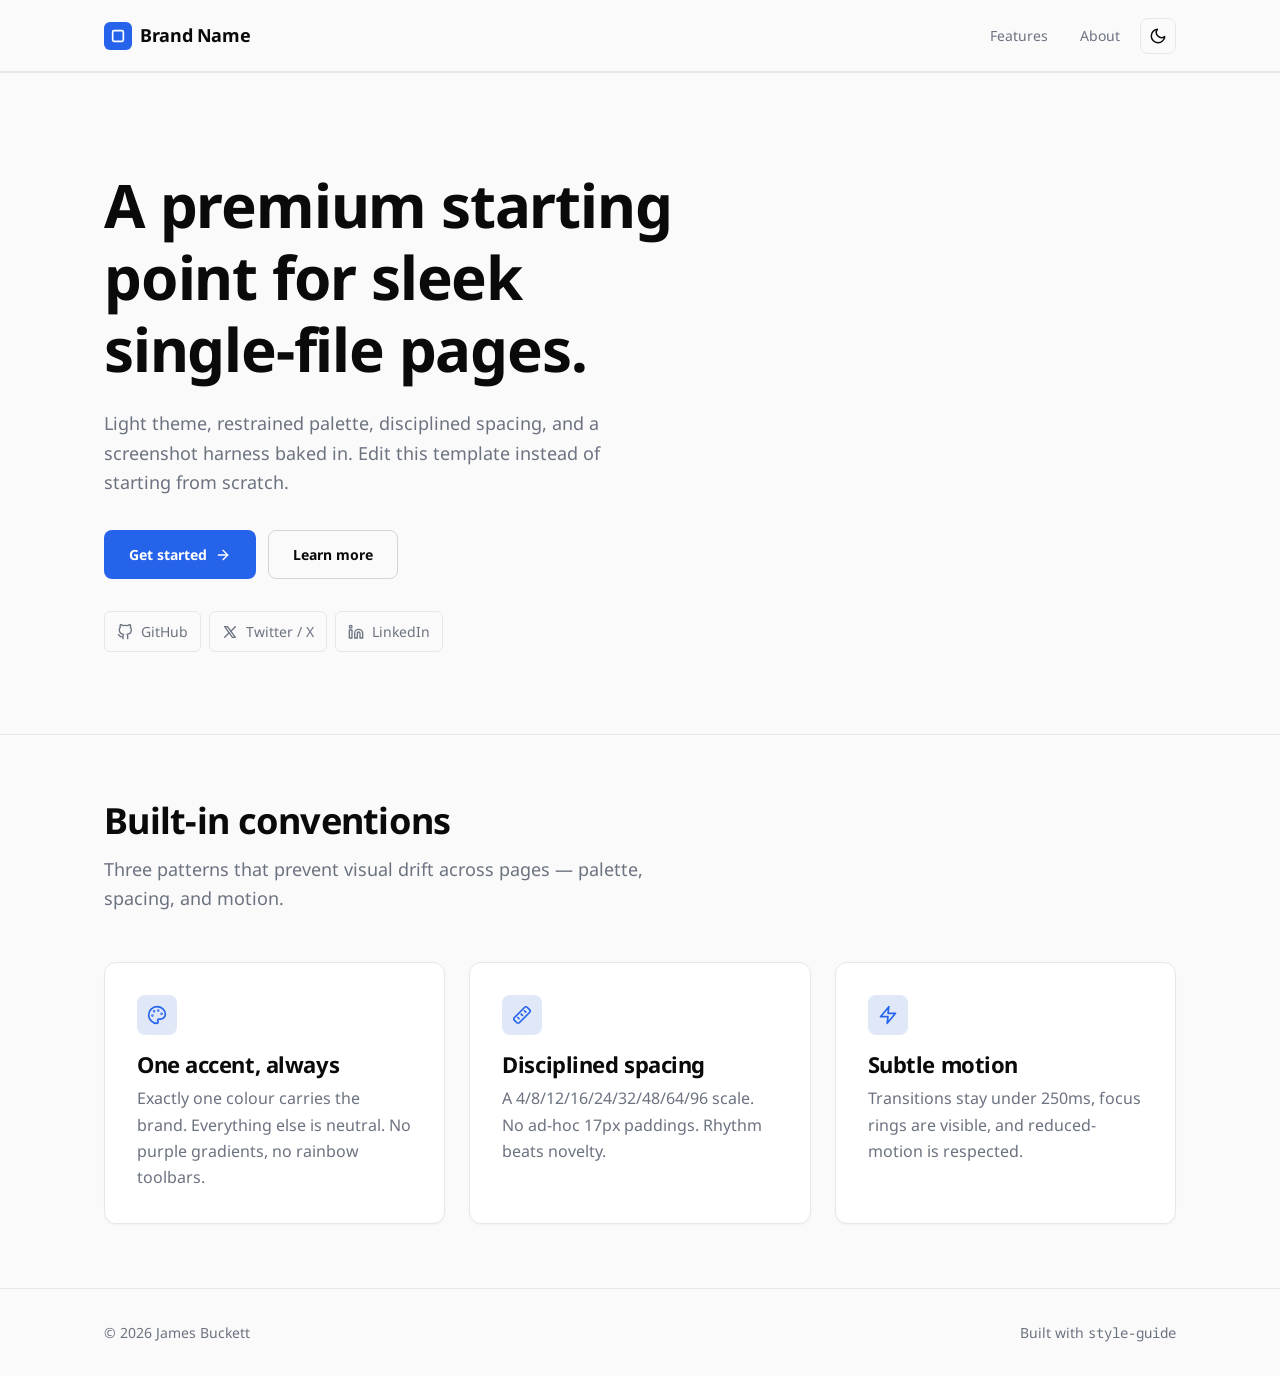
==== assets/index.html @ c9b425a3 "repo: flatten skill to root, rewrite README with detailed install Restructure the repo so `git clone" ====
<!DOCTYPE html>
<html lang="en" data-theme="light">
<head>
  <meta charset="utf-8">
  <meta name="viewport" content="width=device-width, initial-scale=1">
  <title>Page Title — Replace Me</title>
  <meta name="description" content="One-line description of this page. Replace before shipping.">

  <link rel="preconnect" href="https://fonts.googleapis.com">
  <link rel="preconnect" href="https://fonts.gstatic.com" crossorigin>
  <link href="https://fonts.googleapis.com/css2?family=Noto+Sans:wght@400;700&family=Noto+Sans+Mono&display=swap" rel="stylesheet">

  <style>
    /* ------------------------------------------------------------------
       Design tokens — palette, spacing, type. Edit values here, not in
       component CSS. Swap --accent to one of the curated alternatives;
       do not introduce a second accent.
       ------------------------------------------------------------------ */
    :root {
      /* Light palette (default) */
      --bg: #FAFAFA;
      --surface: #FFFFFF;
      --text: #0A0A0A;
      --text-muted: #6B7280;
      --border: #E5E7EB;
      --border-strong: #D1D5DB;

      /* Pick exactly ONE accent. Alternatives commented for reference. */
      --accent: #2563EB;        /* restrained blue (default) */
      /* --accent: #059669; */  /* emerald */
      /* --accent: #EA580C; */  /* warm orange */
      --accent-hover: color-mix(in srgb, var(--accent) 88%, black);
      --accent-soft: color-mix(in srgb, var(--accent) 12%, var(--bg));

      /* Spacing scale: 4 / 8 / 12 / 16 / 24 / 32 / 48 / 64 / 96 */
      --space-1: 4px;
      --space-2: 8px;
      --space-3: 12px;
      --space-4: 16px;
      --space-5: 24px;
      --space-6: 32px;
      --space-7: 48px;
      --space-8: 64px;
      --space-9: 96px;

      /* Type */
      --font-sans: "Noto Sans", -apple-system, BlinkMacSystemFont, "Inter", "Geist", "Segoe UI", Roboto, sans-serif;
      --font-mono: "Noto Sans Mono", ui-monospace, SFMono-Regular, Menlo, Consolas, monospace;
      --fs-body: 18px;
      --fs-mono: 14px;
      --fs-small: 14px;
      --fs-h1: clamp(2.25rem, 1.5rem + 3vw, 3.75rem);
      --fs-h2: clamp(1.5rem, 1.1rem + 1.5vw, 2.25rem);
      --fs-h3: clamp(1.125rem, 1rem + 0.5vw, 1.375rem);
      --leading-body: 1.65;
      --leading-tight: 1.2;
      --tracking-tight: -0.02em;

      /* Layout */
      --radius: 8px;
      --radius-lg: 12px;
      --shadow-sm: 0 1px 2px rgba(10, 10, 10, 0.04);
      --shadow: 0 1px 3px rgba(10, 10, 10, 0.06), 0 1px 2px rgba(10, 10, 10, 0.04);
      --max-width: 1120px;
      --transition: 180ms ease;
    }

    [data-theme="dark"] {
      --bg: #0B0B0C;
      --surface: #161618;
      --text: #F5F5F5;
      --text-muted: #9CA3AF;
      --border: #27272A;
      --border-strong: #3F3F46;
      --accent-soft: color-mix(in srgb, var(--accent) 18%, var(--bg));
      --shadow-sm: 0 1px 2px rgba(0, 0, 0, 0.35);
      --shadow: 0 1px 3px rgba(0, 0, 0, 0.5), 0 1px 2px rgba(0, 0, 0, 0.3);
    }

    /* ------------------------------------------------------------------
       Reset and base
       ------------------------------------------------------------------ */
    *, *::before, *::after { box-sizing: border-box; }
    html { -webkit-text-size-adjust: 100%; }
    body {
      margin: 0;
      background: var(--bg);
      color: var(--text);
      font-family: var(--font-sans);
      font-size: var(--fs-body);
      line-height: var(--leading-body);
      -webkit-font-smoothing: antialiased;
      transition: background-color var(--transition), color var(--transition);
    }
    h1, h2, h3, h4 {
      font-weight: 700;
      letter-spacing: var(--tracking-tight);
      line-height: var(--leading-tight);
      margin: 0;
    }
    h1 { font-size: var(--fs-h1); }
    h2 { font-size: var(--fs-h2); }
    h3 { font-size: var(--fs-h3); }
    p { margin: 0; }
    code, pre, kbd { font-family: var(--font-mono); font-size: var(--fs-mono); }
    a {
      color: var(--accent);
      text-decoration: none;
      transition: color var(--transition);
    }
    a:hover { color: var(--accent-hover); }
    :focus-visible {
      outline: 2px solid var(--accent);
      outline-offset: 2px;
      border-radius: 4px;
    }

    /* ------------------------------------------------------------------
       Layout primitives
       ------------------------------------------------------------------ */
    .container {
      width: 100%;
      max-width: var(--max-width);
      margin-inline: auto;
      padding-inline: var(--space-5);
    }
    .stack > * + * { margin-top: var(--space-5); }
    .stack-lg > * + * { margin-top: var(--space-7); }

    /* ------------------------------------------------------------------
       Header / nav
       ------------------------------------------------------------------ */
    .site-header {
      position: sticky;
      top: 0;
      z-index: 10;
      background: color-mix(in srgb, var(--bg) 90%, transparent);
      backdrop-filter: saturate(180%) blur(8px);
      border-bottom: 1px solid var(--border);
    }
    .site-header .container {
      display: flex;
      align-items: center;
      justify-content: space-between;
      gap: var(--space-4);
      padding-block: var(--space-4);
    }
    .brand {
      display: inline-flex;
      align-items: center;
      gap: var(--space-2);
      font-weight: 700;
      letter-spacing: var(--tracking-tight);
      color: var(--text);
    }
    .brand-mark {
      display: inline-grid;
      place-items: center;
      width: 28px;
      height: 28px;
      border-radius: 6px;
      background: var(--accent);
      color: #fff;
    }
    .nav {
      display: flex;
      align-items: center;
      gap: var(--space-2);
    }
    .nav a {
      color: var(--text-muted);
      font-size: var(--fs-small);
      padding: var(--space-2) var(--space-3);
      border-radius: 6px;
      transition: color var(--transition), background-color var(--transition);
    }
    .nav a:hover { color: var(--text); background: var(--surface); }
    .icon-button {
      display: inline-grid;
      place-items: center;
      width: 36px;
      height: 36px;
      background: transparent;
      border: 1px solid var(--border);
      border-radius: 8px;
      color: var(--text);
      cursor: pointer;
      transition: background-color var(--transition), border-color var(--transition);
    }
    .icon-button:hover { background: var(--surface); border-color: var(--border-strong); }
    .icon-button svg { width: 18px; height: 18px; }
    [data-theme="light"] #icon-moon { display: block; }
    [data-theme="light"] #icon-sun { display: none; }
    [data-theme="dark"]  #icon-moon { display: none; }
    [data-theme="dark"]  #icon-sun  { display: block; }

    /* ------------------------------------------------------------------
       Hero
       ------------------------------------------------------------------ */
    .hero {
      padding-block: var(--space-9) var(--space-8);
    }
    .hero h1 {
      max-width: 18ch;
    }
    .hero .lede {
      max-width: 56ch;
      color: var(--text-muted);
      font-size: 1.125rem;
      margin-top: var(--space-5);
    }
    .hero-actions {
      display: flex;
      flex-wrap: wrap;
      gap: var(--space-3);
      margin-top: var(--space-6);
    }
    .button {
      display: inline-flex;
      align-items: center;
      gap: var(--space-2);
      padding: var(--space-3) var(--space-5);
      font-size: var(--fs-small);
      font-weight: 700;
      border-radius: 8px;
      border: 1px solid transparent;
      cursor: pointer;
      transition: background-color var(--transition), border-color var(--transition), color var(--transition), transform var(--transition);
    }
    .button-primary {
      background: var(--accent);
      color: #fff;
    }
    .button-primary:hover { background: var(--accent-hover); color: #fff; }
    .button-secondary {
      background: transparent;
      color: var(--text);
      border-color: var(--border-strong);
    }
    .button-secondary:hover { background: var(--surface); }
    .button svg { width: 16px; height: 16px; }

    /* Personal branding row */
    .branding {
      display: flex;
      gap: var(--space-2);
      margin-top: var(--space-6);
      list-style: none;
      padding: 0;
    }
    .branding a {
      display: inline-flex;
      align-items: center;
      gap: var(--space-2);
      padding: var(--space-2) var(--space-3);
      border: 1px solid var(--border);
      border-radius: 6px;
      color: var(--text-muted);
      font-size: var(--fs-small);
      transition: color var(--transition), border-color var(--transition);
    }
    .branding a:hover { color: var(--text); border-color: var(--border-strong); }
    .branding svg { width: 16px; height: 16px; }

    /* ------------------------------------------------------------------
       Section + cards
       ------------------------------------------------------------------ */
    section { padding-block: var(--space-8); border-top: 1px solid var(--border); }
    .section-head { max-width: 56ch; margin-bottom: var(--space-7); }
    .section-head h2 { margin-bottom: var(--space-3); }
    .section-head p { color: var(--text-muted); }

    .grid {
      display: grid;
      gap: var(--space-5);
      grid-template-columns: 1fr;
    }
    @media (min-width: 640px) {
      .grid-2 { grid-template-columns: repeat(2, 1fr); }
    }
    @media (min-width: 960px) {
      .grid-3 { grid-template-columns: repeat(3, 1fr); }
    }

    .card {
      background: var(--surface);
      border: 1px solid var(--border);
      border-radius: var(--radius-lg);
      padding: var(--space-6);
      box-shadow: var(--shadow-sm);
      transition: border-color var(--transition), box-shadow var(--transition);
    }
    .card:hover { border-color: var(--border-strong); box-shadow: var(--shadow); }
    .card-icon {
      display: inline-grid;
      place-items: center;
      width: 40px;
      height: 40px;
      border-radius: 8px;
      background: var(--accent-soft);
      color: var(--accent);
      margin-bottom: var(--space-4);
    }
    .card-icon svg { width: 20px; height: 20px; }
    .card h3 { margin-bottom: var(--space-2); }
    .card p { color: var(--text-muted); font-size: 1rem; }

    /* ------------------------------------------------------------------
       Footer
       ------------------------------------------------------------------ */
    .site-footer {
      border-top: 1px solid var(--border);
      padding-block: var(--space-6);
      color: var(--text-muted);
      font-size: var(--fs-small);
    }
    .site-footer .container {
      display: flex;
      align-items: center;
      justify-content: space-between;
      flex-wrap: wrap;
      gap: var(--space-3);
    }

    @media (prefers-reduced-motion: reduce) {
      *, *::before, *::after {
        transition: none !important;
        animation: none !important;
      }
    }
  </style>
</head>
<body>
  <header class="site-header">
    <div class="container">
      <a class="brand" href="#">
        <span class="brand-mark" aria-hidden="true">
          <!-- Lucide: square -->
          <svg xmlns="http://www.w3.org/2000/svg" width="16" height="16" viewBox="0 0 24 24" fill="none" stroke="currentColor" stroke-width="2.5" stroke-linecap="round" stroke-linejoin="round"><rect x="4" y="4" width="16" height="16" rx="2"/></svg>
        </span>
        <span>Brand Name</span>
      </a>
      <nav class="nav" aria-label="Primary">
        <a href="#features">Features</a>
        <a href="#about">About</a>
        <button id="theme-toggle" class="icon-button" type="button" aria-label="Toggle theme">
          <!-- Lucide: moon -->
          <svg id="icon-moon" xmlns="http://www.w3.org/2000/svg" viewBox="0 0 24 24" fill="none" stroke="currentColor" stroke-width="2" stroke-linecap="round" stroke-linejoin="round" aria-hidden="true"><path d="M21 12.79A9 9 0 1 1 11.21 3 7 7 0 0 0 21 12.79z"/></svg>
          <!-- Lucide: sun -->
          <svg id="icon-sun"  xmlns="http://www.w3.org/2000/svg" viewBox="0 0 24 24" fill="none" stroke="currentColor" stroke-width="2" stroke-linecap="round" stroke-linejoin="round" aria-hidden="true"><circle cx="12" cy="12" r="4"/><path d="M12 2v2M12 20v2M4.93 4.93l1.41 1.41M17.66 17.66l1.41 1.41M2 12h2M20 12h2M4.93 19.07l1.41-1.41M17.66 6.34l1.41-1.41"/></svg>
        </button>
      </nav>
    </div>
  </header>

  <main>
    <section class="hero" aria-labelledby="hero-title">
      <div class="container">
        <h1 id="hero-title">A premium starting point for sleek single-file pages.</h1>
        <p class="lede">Light theme, restrained palette, disciplined spacing, and a screenshot harness baked in. Edit this template instead of starting from scratch.</p>
        <div class="hero-actions">
          <a class="button button-primary" href="#features">
            Get started
            <!-- Lucide: arrow-right -->
            <svg xmlns="http://www.w3.org/2000/svg" viewBox="0 0 24 24" fill="none" stroke="currentColor" stroke-width="2" stroke-linecap="round" stroke-linejoin="round" aria-hidden="true"><line x1="5" y1="12" x2="19" y2="12"/><polyline points="12 5 19 12 12 19"/></svg>
          </a>
          <a class="button button-secondary" href="#about">Learn more</a>
        </div>
        <ul class="branding" aria-label="Personal links">
          <li><a href="https://github.com/jamesbuckett" rel="noopener noreferrer" target="_blank">
            <!-- Lucide: github -->
            <svg xmlns="http://www.w3.org/2000/svg" viewBox="0 0 24 24" fill="none" stroke="currentColor" stroke-width="2" stroke-linecap="round" stroke-linejoin="round" aria-hidden="true"><path d="M9 19c-5 1.5-5-2.5-7-3m14 6v-3.87a3.37 3.37 0 0 0-.94-2.61c3.14-.35 6.44-1.54 6.44-7A5.44 5.44 0 0 0 20 4.77 5.07 5.07 0 0 0 19.91 1S18.73.65 16 2.48a13.38 13.38 0 0 0-7 0C6.27.65 5.09 1 5.09 1A5.07 5.07 0 0 0 5 4.77a5.44 5.44 0 0 0-1.5 3.78c0 5.42 3.3 6.61 6.44 7A3.37 3.37 0 0 0 9 18.13V22"/></svg>
            GitHub
          </a></li>
          <li><a href="https://twitter.com/jamesbuckett" rel="noopener noreferrer" target="_blank">
            <!-- Lucide: twitter (x glyph) -->
            <svg xmlns="http://www.w3.org/2000/svg" viewBox="0 0 24 24" fill="none" stroke="currentColor" stroke-width="2" stroke-linecap="round" stroke-linejoin="round" aria-hidden="true"><path d="M4 4l11.733 16h4.267l-11.733 -16z"/><path d="M4 20l6.768 -6.768m2.46 -2.46l6.772 -6.772"/></svg>
            Twitter / X
          </a></li>
          <li><a href="https://www.linkedin.com/in/jamesbuckett" rel="noopener noreferrer" target="_blank">
            <!-- Lucide: linkedin -->
            <svg xmlns="http://www.w3.org/2000/svg" viewBox="0 0 24 24" fill="none" stroke="currentColor" stroke-width="2" stroke-linecap="round" stroke-linejoin="round" aria-hidden="true"><path d="M16 8a6 6 0 0 1 6 6v7h-4v-7a2 2 0 0 0-4 0v7h-4v-7a6 6 0 0 1 6-6z"/><rect x="2" y="9" width="4" height="12"/><circle cx="4" cy="4" r="2"/></svg>
            LinkedIn
          </a></li>
        </ul>
      </div>
    </section>

    <section id="features" aria-labelledby="features-title">
      <div class="container">
        <div class="section-head">
          <h2 id="features-title">Built-in conventions</h2>
          <p>Three patterns that prevent visual drift across pages — palette, spacing, and motion.</p>
        </div>
        <div class="grid grid-3">
          <article class="card">
            <span class="card-icon" aria-hidden="true">
              <!-- Lucide: palette -->
              <svg xmlns="http://www.w3.org/2000/svg" viewBox="0 0 24 24" fill="none" stroke="currentColor" stroke-width="2" stroke-linecap="round" stroke-linejoin="round"><circle cx="13.5" cy="6.5" r=".5"/><circle cx="17.5" cy="10.5" r=".5"/><circle cx="8.5" cy="7.5" r=".5"/><circle cx="6.5" cy="12.5" r=".5"/><path d="M12 2C6.5 2 2 6.5 2 12s4.5 10 10 10c.83 0 1.5-.67 1.5-1.5 0-.39-.15-.74-.39-1.01-.23-.26-.38-.61-.38-.99 0-.83.67-1.5 1.5-1.5H16c3.31 0 6-2.69 6-6 0-4.96-4.49-9-10-9z"/></svg>
            </span>
            <h3>One accent, always</h3>
            <p>Exactly one colour carries the brand. Everything else is neutral. No purple gradients, no rainbow toolbars.</p>
          </article>
          <article class="card">
            <span class="card-icon" aria-hidden="true">
              <!-- Lucide: ruler -->
              <svg xmlns="http://www.w3.org/2000/svg" viewBox="0 0 24 24" fill="none" stroke="currentColor" stroke-width="2" stroke-linecap="round" stroke-linejoin="round"><path d="M21.3 8.7L8.7 21.3a2 2 0 0 1-2.83 0L2.7 18.13a2 2 0 0 1 0-2.83L15.3 2.7a2 2 0 0 1 2.83 0l3.17 3.17a2 2 0 0 1 0 2.83z"/><path d="M7 15l1.5 1.5M11 11l1.5 1.5M15 7l1.5 1.5"/></svg>
            </span>
            <h3>Disciplined spacing</h3>
            <p>A 4/8/12/16/24/32/48/64/96 scale. No ad-hoc 17px paddings. Rhythm beats novelty.</p>
          </article>
          <article class="card">
            <span class="card-icon" aria-hidden="true">
              <!-- Lucide: zap -->
              <svg xmlns="http://www.w3.org/2000/svg" viewBox="0 0 24 24" fill="none" stroke="currentColor" stroke-width="2" stroke-linecap="round" stroke-linejoin="round"><polygon points="13 2 3 14 12 14 11 22 21 10 12 10 13 2"/></svg>
            </span>
            <h3>Subtle motion</h3>
            <p>Transitions stay under 250ms, focus rings are visible, and reduced-motion is respected.</p>
          </article>
        </div>
      </div>
    </section>
  </main>

  <footer class="site-footer">
    <div class="container">
      <span>&copy; <span id="year"></span> James Buckett</span>
      <span>Built with <code>style-guide</code></span>
    </div>
  </footer>

  <script>
    (function () {
      const root = document.documentElement;
      const stored = localStorage.getItem('theme');
      const prefersDark = window.matchMedia('(prefers-color-scheme: dark)').matches;
      const initial = stored ?? (prefersDark ? 'dark' : 'light');
      root.setAttribute('data-theme', initial);

      const btn = document.getElementById('theme-toggle');
      btn?.addEventListener('click', () => {
        const next = root.getAttribute('data-theme') === 'dark' ? 'light' : 'dark';
        root.setAttribute('data-theme', next);
        localStorage.setItem('theme', next);
      });

      const yr = document.getElementById('year');
      if (yr) yr.textContent = new Date().getFullYear();
    })();
  </script>
</body>
</html>
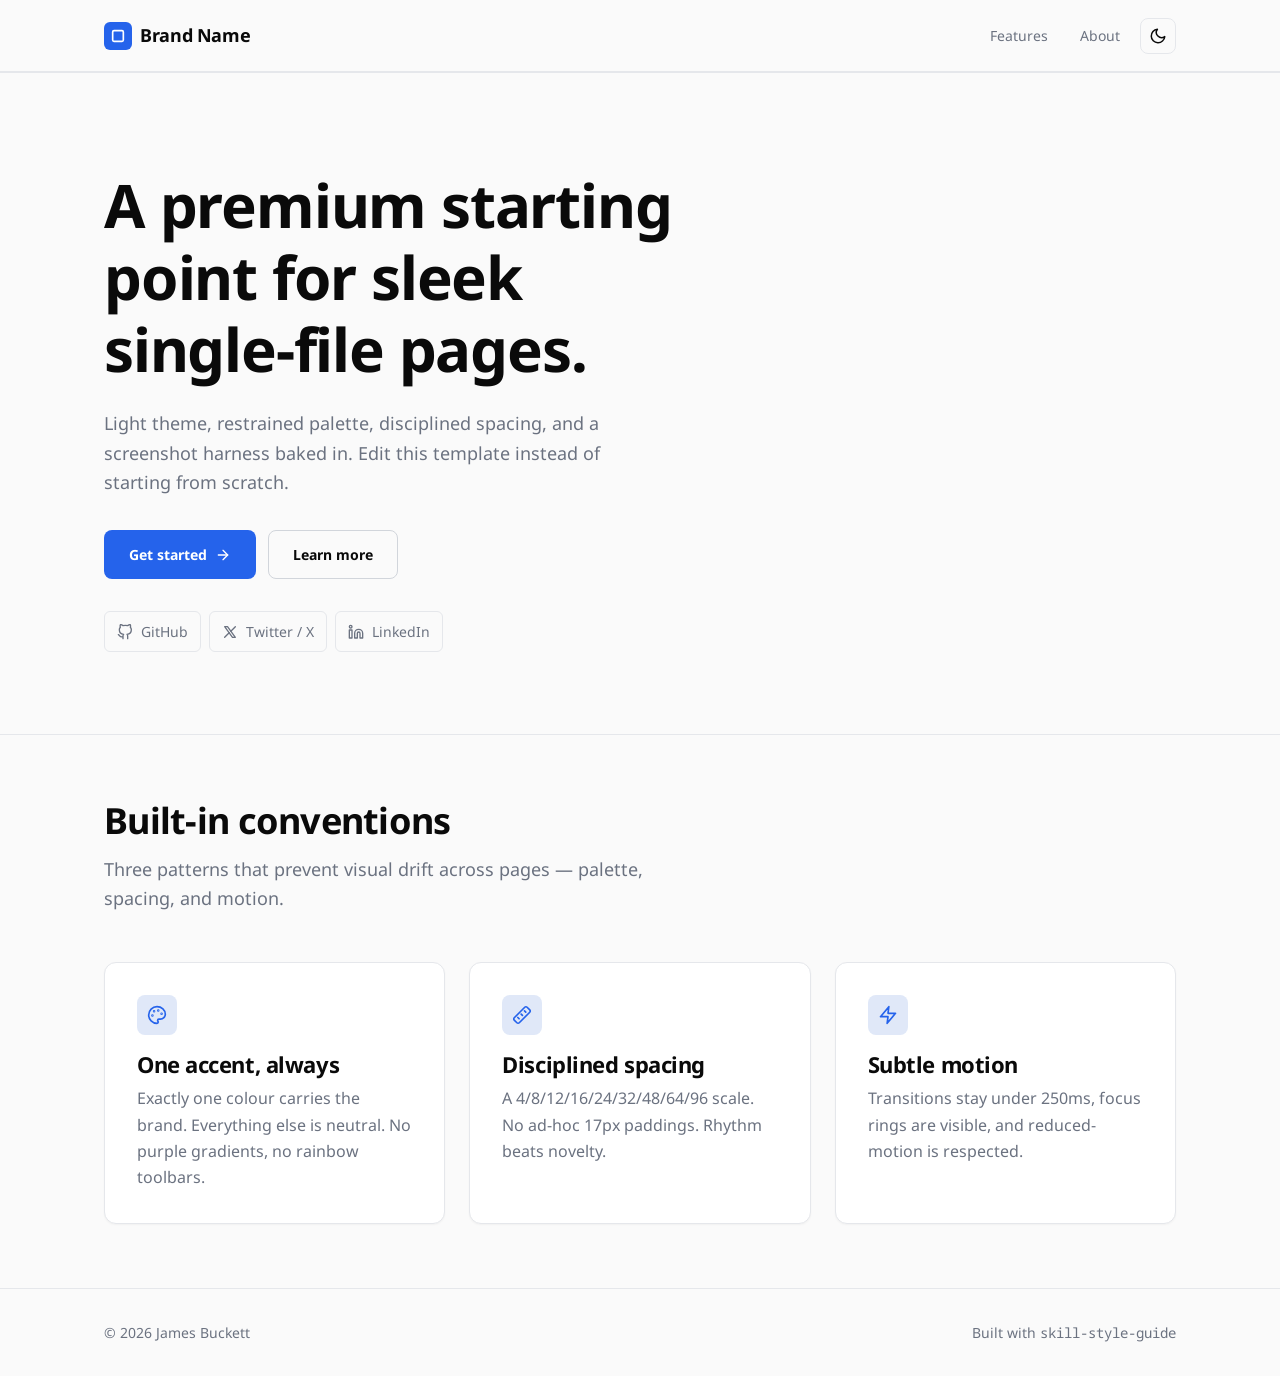
==== commit fba0654d: "repo: detail README install with symlink option and finish skill-* rename sweep - README install spl" ====
--- a/assets/index.html
+++ b/assets/index.html
@@ -425,7 +425,7 @@
   <footer class="site-footer">
     <div class="container">
       <span>&copy; <span id="year"></span> James Buckett</span>
-      <span>Built with <code>style-guide</code></span>
+      <span>Built with <code>skill-style-guide</code></span>
     </div>
   </footer>
 
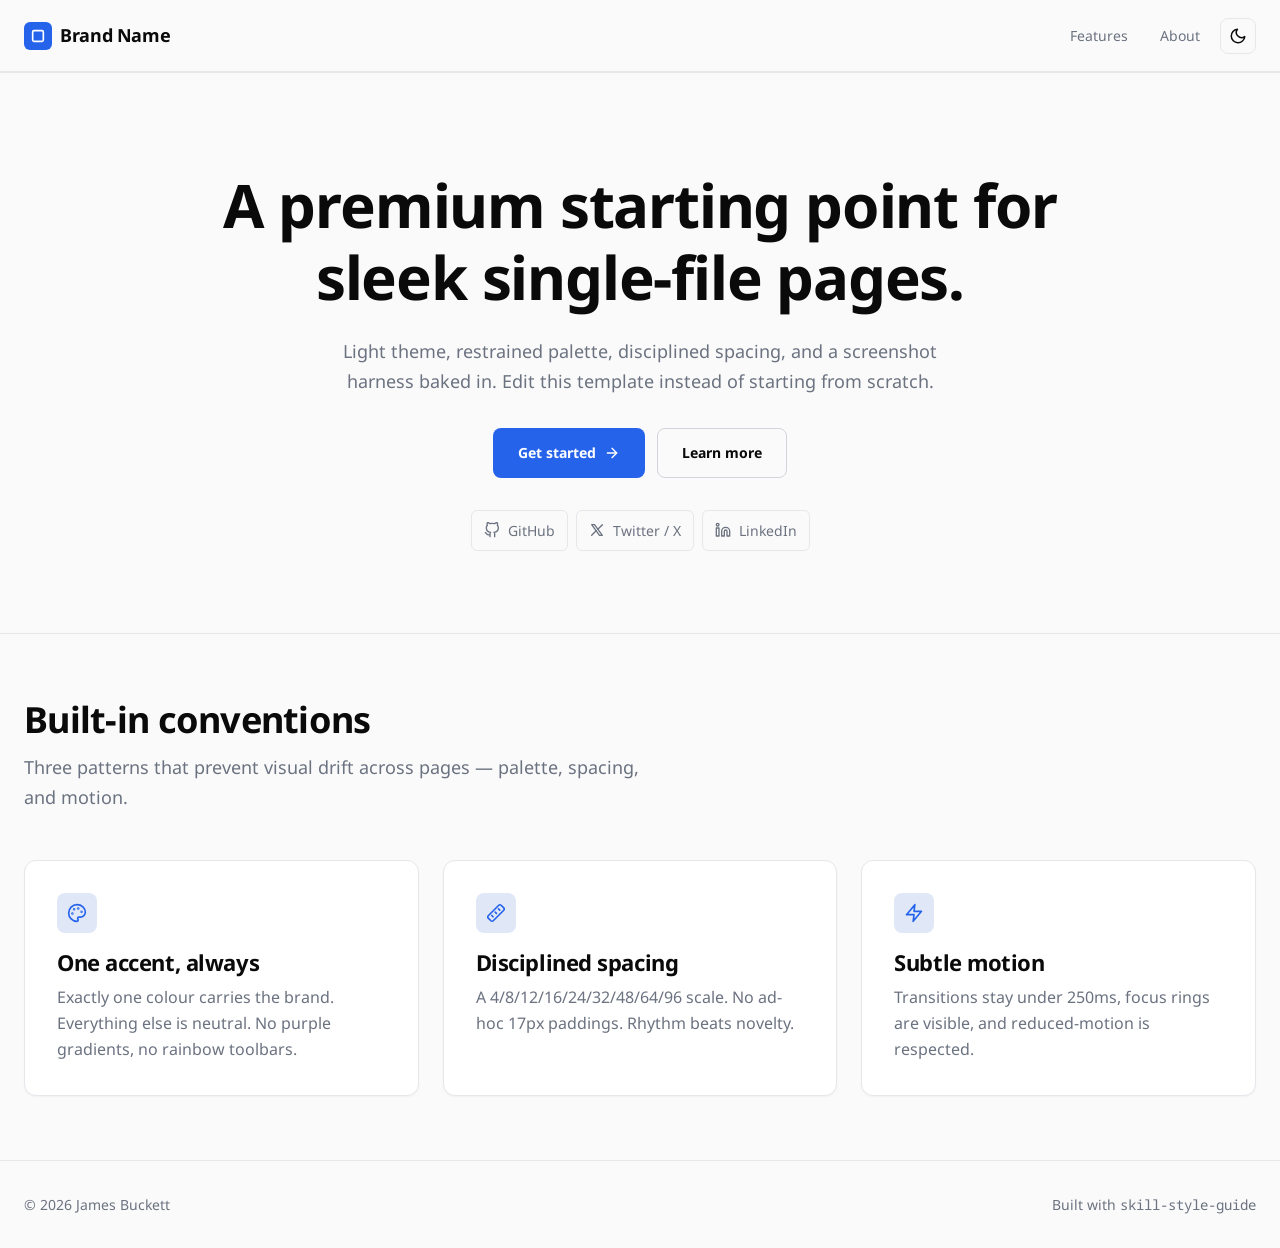
==== commit 4b0fa754: "template: center hero, add categorical palette, scroll-reveal TOC - assets/index.html: center-align " ====
--- a/assets/index.html
+++ b/assets/index.html
@@ -31,6 +31,18 @@
       /* --accent: #EA580C; */  /* warm orange */
       --accent-hover: color-mix(in srgb, var(--accent) 88%, black);
       --accent-soft: color-mix(in srgb, var(--accent) 12%, var(--bg));
+
+      /* Categorical (data-viz) palette. ROYGBIV for charts, multi-series
+         diagrams, or taxonomy badges only. Do NOT use for CTAs, headings,
+         links, or chrome — the one-accent rule above still applies. cat-5
+         intentionally matches --accent so charts harmonise with the brand. */
+      --cat-1: #DC2626;  /* red */
+      --cat-2: #EA580C;  /* orange */
+      --cat-3: #CA8A04;  /* yellow */
+      --cat-4: #16A34A;  /* green */
+      --cat-5: #2563EB;  /* blue */
+      --cat-6: #4F46E5;  /* indigo */
+      --cat-7: #7C3AED;  /* violet */
 
       /* Spacing scale: 4 / 8 / 12 / 16 / 24 / 32 / 48 / 64 / 96 */
       --space-1: 4px;
@@ -61,7 +73,7 @@
       --radius-lg: 12px;
       --shadow-sm: 0 1px 2px rgba(10, 10, 10, 0.04);
       --shadow: 0 1px 3px rgba(10, 10, 10, 0.06), 0 1px 2px rgba(10, 10, 10, 0.04);
-      --max-width: 1120px;
+      --max-width: 1280px;
       --transition: 180ms ease;
     }
 
@@ -73,6 +85,14 @@
       --border: #27272A;
       --border-strong: #3F3F46;
       --accent-soft: color-mix(in srgb, var(--accent) 18%, var(--bg));
+      /* Categorical palette — lifted for near-black backgrounds. */
+      --cat-1: #F87171;
+      --cat-2: #FB923C;
+      --cat-3: #FACC15;
+      --cat-4: #4ADE80;
+      --cat-5: #60A5FA;
+      --cat-6: #818CF8;
+      --cat-7: #A78BFA;
       --shadow-sm: 0 1px 2px rgba(0, 0, 0, 0.35);
       --shadow: 0 1px 3px rgba(0, 0, 0, 0.5), 0 1px 2px rgba(0, 0, 0, 0.3);
     }
@@ -199,12 +219,15 @@
        ------------------------------------------------------------------ */
     .hero {
       padding-block: var(--space-9) var(--space-8);
+      text-align: center;
     }
     .hero h1 {
-      max-width: 18ch;
+      max-width: 28ch;
+      margin-inline: auto;
     }
     .hero .lede {
-      max-width: 56ch;
+      max-width: 64ch;
+      margin-inline: auto;
       color: var(--text-muted);
       font-size: 1.125rem;
       margin-top: var(--space-5);
@@ -212,6 +235,7 @@
     .hero-actions {
       display: flex;
       flex-wrap: wrap;
+      justify-content: center;
       gap: var(--space-3);
       margin-top: var(--space-6);
     }
@@ -243,6 +267,8 @@
     /* Personal branding row */
     .branding {
       display: flex;
+      flex-wrap: wrap;
+      justify-content: center;
       gap: var(--space-2);
       margin-top: var(--space-6);
       list-style: none;
@@ -266,7 +292,7 @@
        Section + cards
        ------------------------------------------------------------------ */
     section { padding-block: var(--space-8); border-top: 1px solid var(--border); }
-    .section-head { max-width: 56ch; margin-bottom: var(--space-7); }
+    .section-head { max-width: 64ch; margin-bottom: var(--space-7); }
     .section-head h2 { margin-bottom: var(--space-3); }
     .section-head p { color: var(--text-muted); }
 
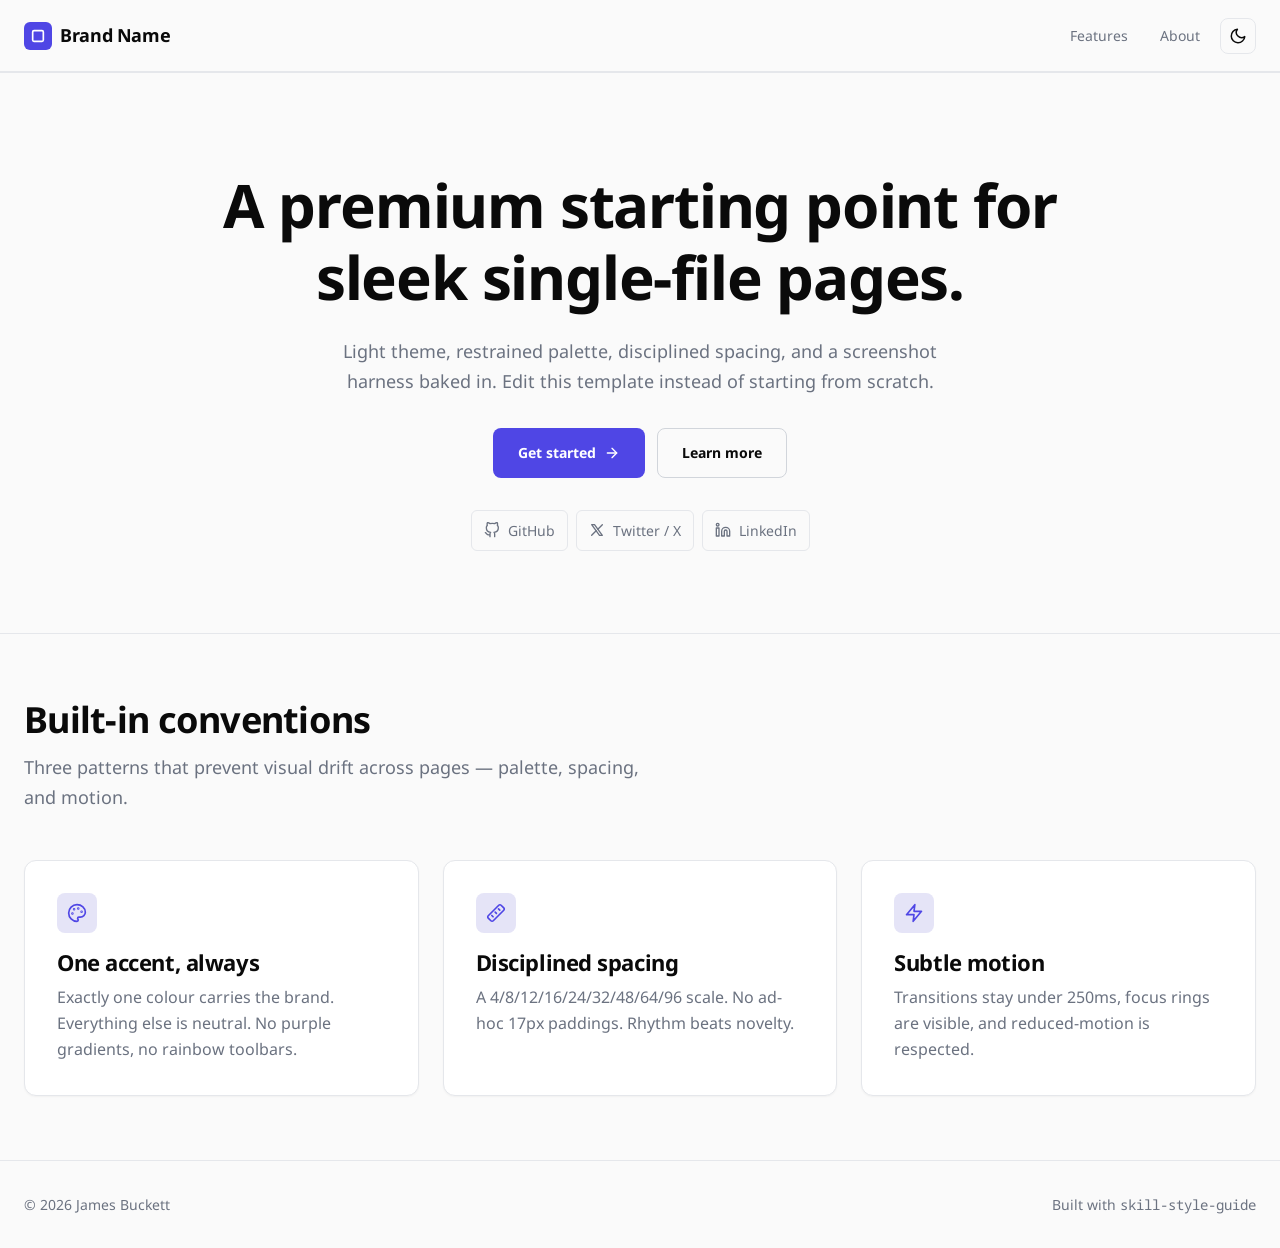
==== commit e3f0727f: "template: switch default accent to indigo Indigo (#4F46E5) takes over as the starter template's defa" ====
--- a/assets/index.html
+++ b/assets/index.html
@@ -26,7 +26,8 @@
       --border-strong: #D1D5DB;
 
       /* Pick exactly ONE accent. Alternatives commented for reference. */
-      --accent: #2563EB;        /* restrained blue (default) */
+      /* --accent: #2563EB; */  /* restrained blue */
+      --accent: #4F46E5;        /* indigo (default) */
       /* --accent: #059669; */  /* emerald */
       /* --accent: #EA580C; */  /* warm orange */
       --accent-hover: color-mix(in srgb, var(--accent) 88%, black);
